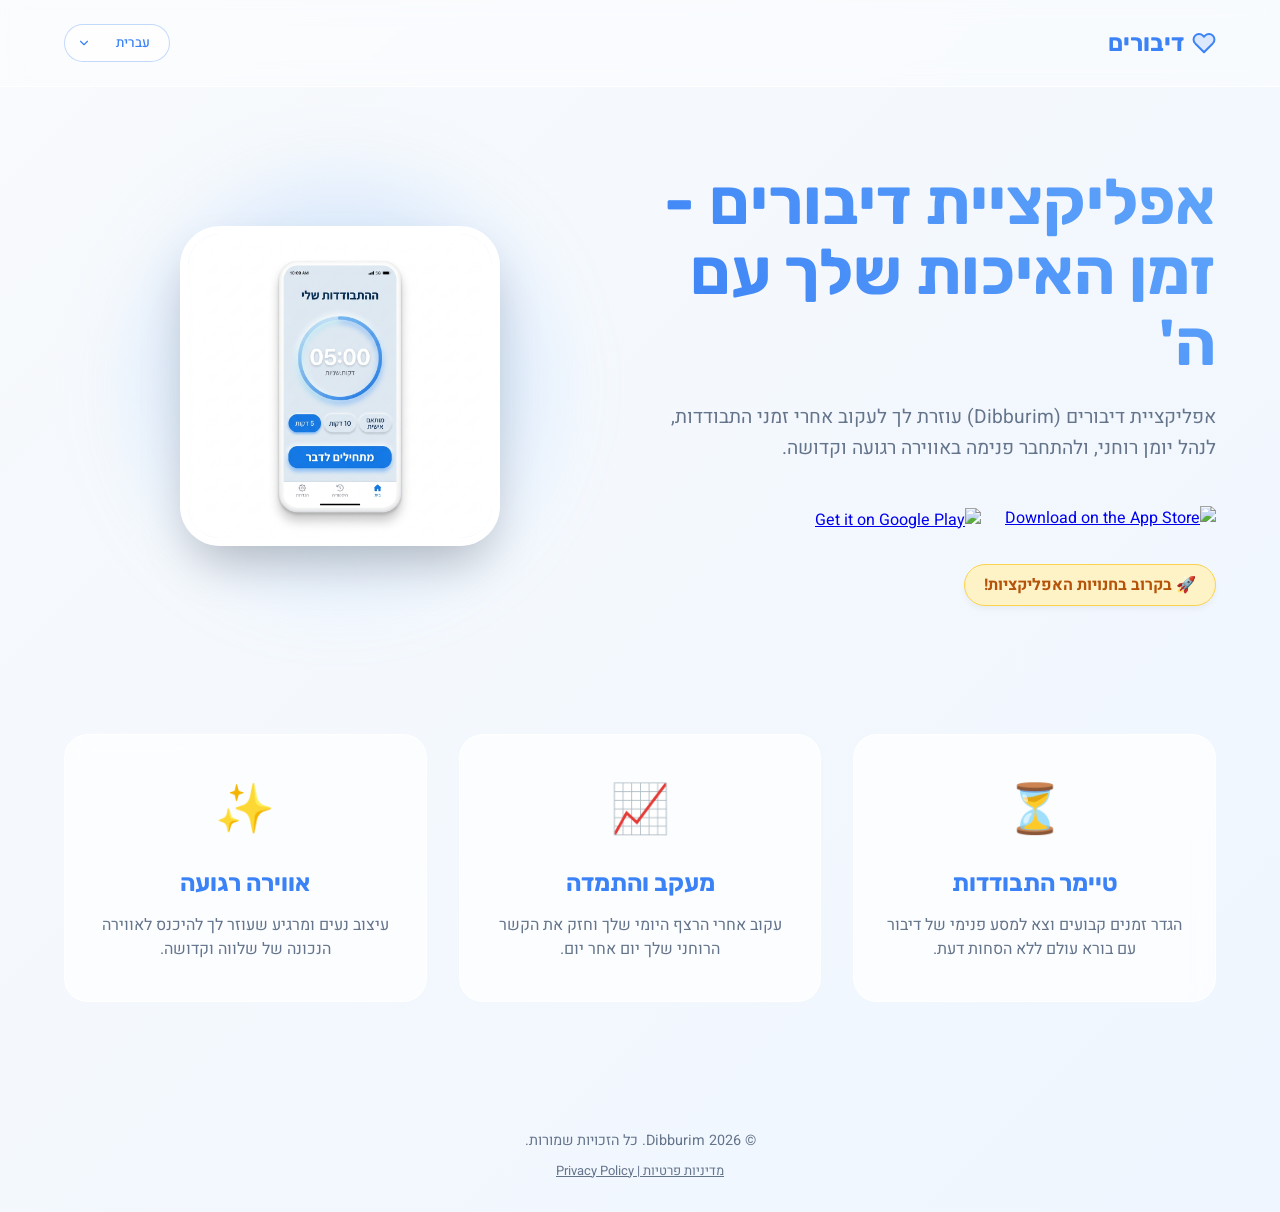
==== index.html @ 3177c8f6 "Update privacy links to /privacy and add to all languages" ====
<!DOCTYPE html>
<html lang="he" dir="rtl">
<head>
    <meta charset="UTF-8">
    <meta name="viewport" content="width=device-width, initial-scale=1.0">
    <meta name="description" content="אפליקציית דיבורים (Dibburim) - האפליקציה המובילה לניהול זמני התבודדות, טיימר מעקב ויומן רוחני. זמן האיכות שלך עם ה'.">
    <meta name="keywords" content="התבודדות, אפליקציית דיבורים, אפליקציה להתבודדות, דיבורים, hitbodedut, dibburim">
    <title>אפליקציית דיבורים | Dibburim - טיימר התבודדות</title>
    <!-- Open Graph for SEO -->
    <meta property="og:title" content="אפליקציית דיבורים | Dibburim - טיימר התבודדות">
    <meta property="og:description" content="אפליקציית דיבורים (Dibburim) עוזרת לך לעקוב אחרי זמני התבודדות ולנהל יומן רוחני באווירה קדושה.">
    <meta property="og:type" content="website">
    <meta property="og:url" content="https://dibburim.com/">
    <link href="https://fonts.googleapis.com/css2?family=Heebo:wght@300;400;600;800&family=Rubik:wght@400;500;700&display=swap" rel="stylesheet">
    <link rel="stylesheet" href="styles.css?v=2">
    <!-- Google tag (gtag.js) -->
    <script async src="https://www.googletagmanager.com/gtag/js?id=G-0BGMREQVD8"></script>
    <script>
      window.dataLayer = window.dataLayer || [];
      function gtag(){dataLayer.push(arguments);}
      gtag('js', new Date());

      gtag('config', 'G-0BGMREQVD8');
    </script>
</head>
<body>
    <nav class="navbar">
        <div class="logo">
            <svg width="24" height="24" viewBox="0 0 24 24" fill="none" stroke="currentColor" stroke-width="2" stroke-linecap="round" stroke-linejoin="round">
                <path d="M20.84 4.61a5.5 5.5 0 0 0-7.78 0L12 5.67l-1.06-1.06a5.5 5.5 0 0 0-7.78 7.78l1.06 1.06L12 21.23l7.78-7.78 1.06-1.06a5.5 5.5 0 0 0 0-7.78z"></path>
            </svg>
            <span id="logo-text">דיבורים</span>
        </div>
        <div class="lang-selector">
            <select id="language-select" aria-label="Select Language">
                <option value="he" selected>עברית</option>
                <option value="en">English</option>
                <option value="fr">Français</option>
                <option value="es">Español</option>
            </select>
        </div>
    </nav>

    <main class="hero">
        <div class="hero-content">
            <h1 id="title">אפליקציית דיבורים - זמן האיכות שלך עם ה'</h1>
            <p id="subtitle">אפליקציית דיבורים (Dibburim) עוזרת לך לעקוב אחרי זמני התבודדות, לנהל יומן רוחני, ולהתחבר פנימה באווירה רגועה וקדושה.</p>
            <div class="badges">
                <a href="#" class="store-badge" aria-label="Download on App Store">
                    <!-- Placeholder using official Apple badge -->
                    <img src="https://developer.apple.com/app-store/marketing/guidelines/images/badge-download-on-the-app-store.svg" alt="Download on the App Store">
                </a>
                <a href="#" class="store-badge" aria-label="Get it on Google Play">
                    <!-- Placeholder using Wikipedia's Google Play badge to bypass auth needed for official site -->
                    <img src="https://upload.wikimedia.org/wikipedia/commons/7/78/Google_Play_Store_badge_EN.svg" alt="Get it on Google Play" style="height: 40px; margin-top: 4px;">
                </a>
            </div>
            <p class="coming-soon" id="coming-soon">🚀 בקרוב בחנויות האפליקציות!</p>
        </div>
        <div class="hero-image">
            <div class="blob"></div>
            <img src="images/app_mockup.png?v=2" alt="Dibburim App UI" class="app-mockup">
        </div>
    </main>

    <section class="features">
        <div class="feature-card">
            <div class="feature-icon">⏳</div>
            <h3 id="feature1-title">טיימר התבודדות</h3>
            <p id="feature1-desc">הגדר זמנים קבועים וצא למסע פנימי של דיבור עם בורא עולם ללא הסחות דעת.</p>
        </div>
        <div class="feature-card">
            <div class="feature-icon">📈</div>
            <h3 id="feature2-title">מעקב והתמדה</h3>
            <p id="feature2-desc">עקוב אחרי הרצף היומי שלך וחזק את הקשר הרוחני שלך יום אחר יום.</p>
        </div>
        <div class="feature-card">
            <div class="feature-icon">✨</div>
            <h3 id="feature3-title">אווירה רגועה</h3>
            <p id="feature3-desc">עיצוב נעים ומרגיע שעוזר לך להיכנס לאווירה הנכונה של שלווה וקדושה.</p>
        </div>
    </section>

    <footer>
        <p>&copy; 2026 Dibburim. <span id="footer-text">כל הזכויות שמורות.</span></p>
        <p style="margin-top: 10px; font-size: 0.9em;"><a href="/privacy" style="color: inherit; text-decoration: underline;">מדיניות פרטיות | Privacy Policy</a></p>
    </footer>

    <script src="script.js?v=2"></script>
</body>
</html>
---- styles.css ----
:root {
    --primary-color: #3B82F6; /* Calming Sky Blue */
    --secondary-color: #93C5FD; /* Soft blue */
    --accent-color: #60A5FA; /* Light accent blue */
    --bg-gradient: linear-gradient(135deg, #F8FAFC 0%, #EFF6FF 100%); /* Clean sky-white gradient */
    --text-main: #1E293B; /* Slate dark text */
    --text-light: #64748B;
    --white-glass: rgba(255, 255, 255, 0.7);
    --white-glass-border: rgba(255, 255, 255, 0.9);
}

* {
    margin: 0;
    padding: 0;
    box-sizing: border-box;
}

body {
    font-family: 'Heebo', sans-serif;
    background: var(--bg-gradient);
    color: var(--text-main);
    min-height: 100vh;
    display: flex;
    flex-direction: column;
    overflow-x: hidden;
    transition: all 0.3s ease;
}

body[dir="ltr"] {
    text-align: left;
}

/* Navbar */
.navbar {
    display: flex;
    justify-content: space-between;
    align-items: center;
    padding: 1.5rem 5%;
    background: rgba(255, 255, 255, 0.4);
    backdrop-filter: blur(10px);
    -webkit-backdrop-filter: blur(10px);
    border-bottom: 1px solid var(--white-glass-border);
    position: sticky;
    top: 0;
    z-index: 100;
}

.logo {
    display: flex;
    align-items: center;
    gap: 0.5rem;
    font-family: 'Rubik', sans-serif;
    font-weight: 700;
    font-size: 1.5rem;
    color: var(--primary-color);
}

.logo svg {
    stroke: var(--primary-color);
    fill: rgba(59, 130, 246, 0.15);
}

#language-select {
    appearance: none;
    -webkit-appearance: none;
    -moz-appearance: none;
    border-radius: 20px;
    border: 1px solid rgba(59, 130, 246, 0.3);
    background-color: rgba(255, 255, 255, 0.7);
    background-image: url("data:image/svg+xml;charset=UTF-8,%3csvg xmlns='http://www.w3.org/2000/svg' viewBox='0 0 24 24' fill='none' stroke='%233B82F6' stroke-width='2' stroke-linecap='round' stroke-linejoin='round'%3e%3cpolyline points='6 9 12 15 18 9'%3e%3c/polyline%3e%3c/svg%3e");
    background-repeat: no-repeat;
    background-size: 14px;
    color: var(--primary-color);
    font-family: inherit;
    font-weight: 500;
    outline: none;
    cursor: pointer;
    transition: all 0.3s;
}

[dir="rtl"] #language-select {
    background-position: left 12px center;
    padding: 0.5rem 1.2rem 0.5rem 2.2rem; /* text right, arrow space left */
}

[dir="ltr"] #language-select {
    background-position: right 12px center;
    padding: 0.5rem 2.2rem 0.5rem 1.2rem; /* text left, arrow space right */
}

#language-select:hover {
    background-color: white;
    border-color: var(--primary-color);
}

/* Hero Section */
.hero {
    display: flex;
    align-items: center;
    justify-content: space-between;
    padding: 5rem 5%;
    flex: 1;
    gap: 3rem;
    animation: fadeIn 1s ease-out;
}

.hero-content {
    flex: 1;
    max-width: 600px;
}

h1 {
    font-family: 'Rubik', sans-serif;
    font-size: 4rem;
    line-height: 1.1;
    margin-bottom: 1.5rem;
    background: -webkit-linear-gradient(45deg, var(--primary-color), var(--accent-color));
    -webkit-background-clip: text;
    -webkit-text-fill-color: transparent;
}

p#subtitle {
    font-size: 1.2rem;
    color: var(--text-light);
    margin-bottom: 2.5rem;
    line-height: 1.6;
}

.badges {
    display: flex;
    gap: 1.5rem;
    margin-bottom: 1rem;
    flex-wrap: wrap;
    align-items: center;
}

.store-badge img {
    height: 48px;
    width: auto;
    transition: transform 0.3s ease;
}

.store-badge:hover img {
    transform: translateY(-3px) scale(1.02);
}

.coming-soon {
    display: inline-block;
    font-size: 1rem;
    color: #B45309; /* Soft amber/gold text */
    background-color: #FEF3C7; /* Soft amber background */
    padding: 0.5rem 1.2rem;
    border-radius: 50px;
    font-weight: 700;
    margin-top: 1rem;
    border: 1px solid #FCD34D;
    box-shadow: 0 4px 6px -1px rgba(0, 0, 0, 0.05);
}

/* Hero Image */
.hero-image {
    flex: 1;
    position: relative;
    display: flex;
    justify-content: center;
    align-items: center;
}

.blob {
    position: absolute;
    width: 400px;
    height: 400px;
    background: linear-gradient(180deg, rgba(96, 165, 250, 0.2) 0%, rgba(147, 197, 253, 0.2) 100%);
    filter: blur(40px);
    border-radius: 50%;
    animation: pulse 6s infinite alternate ease-in-out;
    z-index: -1;
}

.app-mockup {
    max-width: 320px;
    border-radius: 40px;
    box-shadow: 0 25px 50px -12px rgba(0, 0, 0, 0.25);
    border: 8px solid white;
    animation: float 6s ease-in-out infinite;
}

/* Features */
.features {
    display: grid;
    grid-template-columns: repeat(auto-fit, minmax(280px, 1fr));
    gap: 2rem;
    padding: 3rem 5%;
    margin-bottom: 3rem;
}

.feature-card {
    background: var(--white-glass);
    backdrop-filter: blur(10px);
    -webkit-backdrop-filter: blur(10px);
    border: 1px solid var(--white-glass-border);
    border-radius: 24px;
    padding: 2.5rem 2rem;
    text-align: center;
    transition: transform 0.3s ease, box-shadow 0.3s ease;
}

.feature-card:hover {
    transform: translateY(-10px);
    box-shadow: 0 20px 40px -10px rgba(108, 92, 231, 0.15);
}

.feature-icon {
    font-size: 3rem;
    margin-bottom: 1.5rem;
}

.feature-card h3 {
    color: var(--primary-color);
    font-size: 1.5rem;
    margin-bottom: 1rem;
    font-family: 'Rubik', sans-serif;
}

.feature-card p {
    color: var(--text-light);
    line-height: 1.5;
}

/* Footer */
footer {
    text-align: center;
    padding: 2rem;
    color: var(--text-light);
    font-size: 0.9rem;
    margin-top: auto;
}

/* Animations */
@keyframes fadeIn {
    from { opacity: 0; transform: translateY(20px); }
    to { opacity: 1; transform: translateY(0); }
}

@keyframes float {
    0% { transform: translateY(0px); }
    50% { transform: translateY(-15px); }
    100% { transform: translateY(0px); }
}

@keyframes pulse {
    0% { transform: scale(0.95); opacity: 0.5; }
    100% { transform: scale(1.05); opacity: 0.8; }
}

/* Media Queries */
@media (max-width: 900px) {
    .hero {
        flex-direction: column;
        text-align: center;
        padding-top: 3rem;
    }
    
    h1 { font-size: 3rem; }
    
    .badges {
        justify-content: center;
    }
    
    .app-mockup {
        max-width: 260px;
    }
}
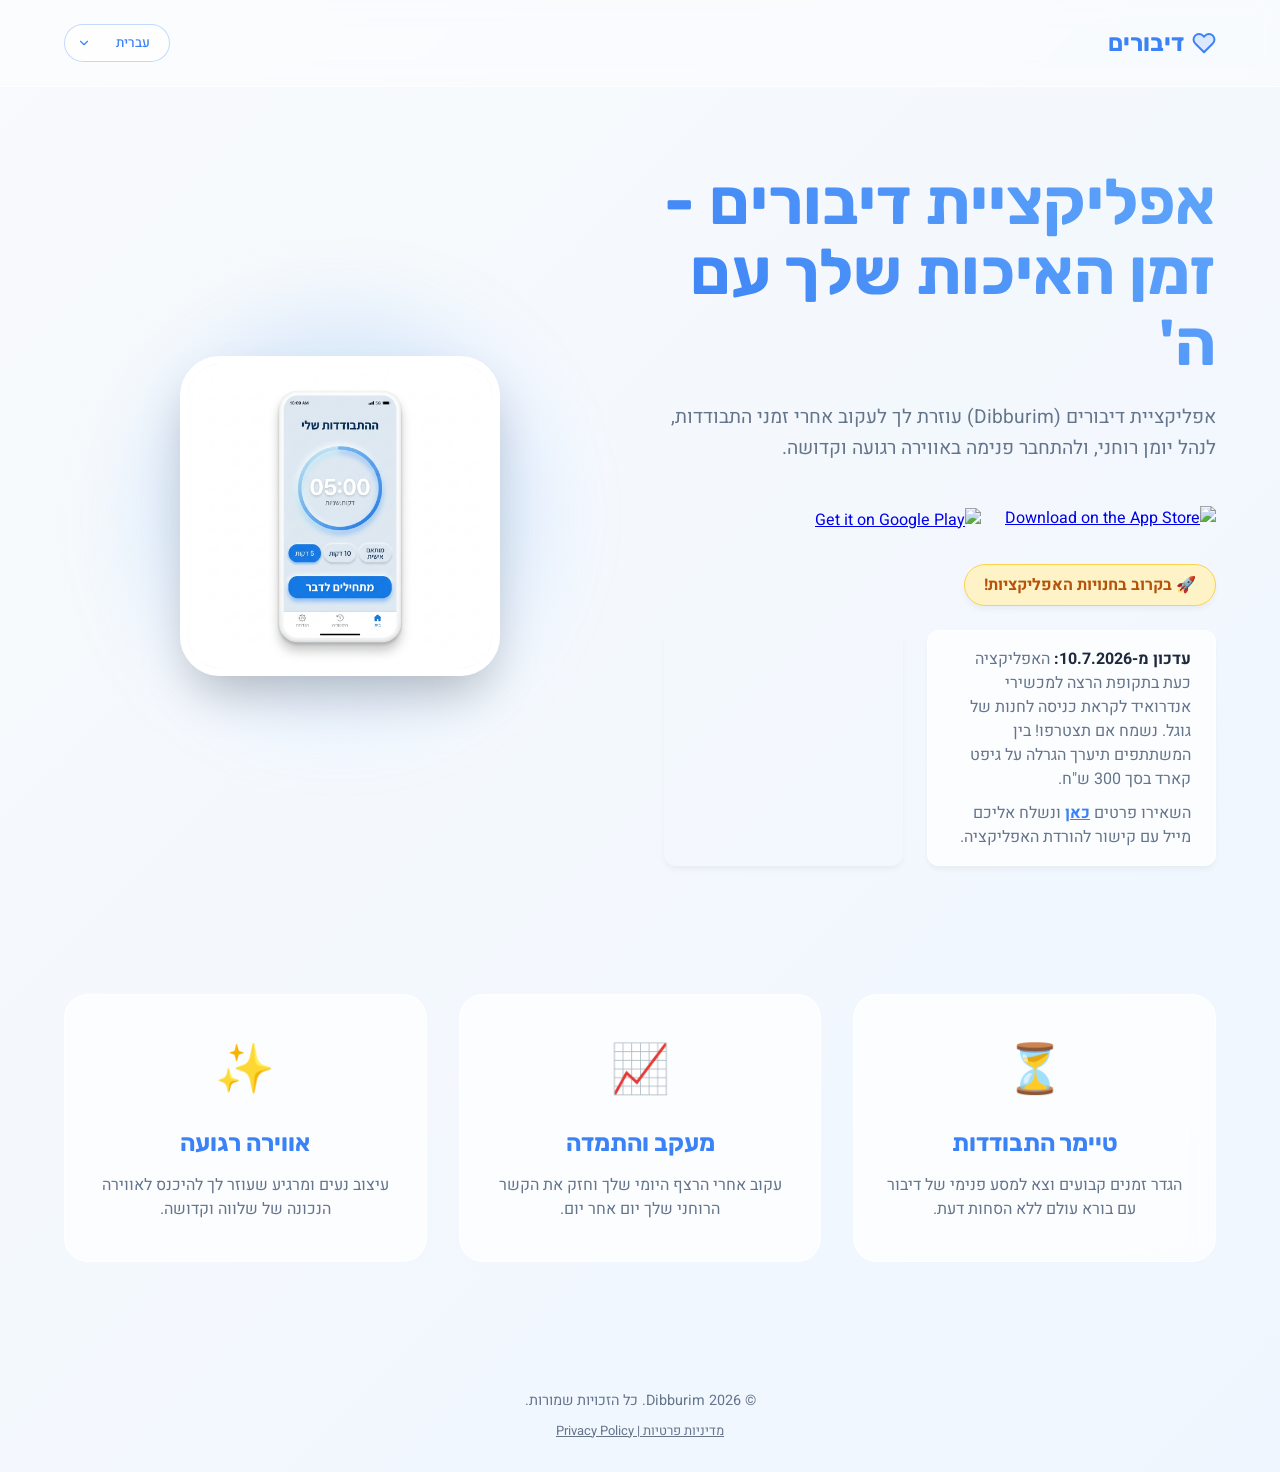
==== commit 4ac675f0: "Add beta testing update note with form link and YouTube video across all languages" ====
--- a/index.html
+++ b/index.html
@@ -56,6 +56,15 @@
                 </a>
             </div>
             <p class="coming-soon" id="coming-soon">🚀 בקרוב בחנויות האפליקציות!</p>
+            <div class="update-section">
+                <div class="update-note">
+                    <p><strong>עדכון מ-10.7.2026:</strong> האפליקציה כעת בתקופת הרצה למכשירי אנדרואיד לקראת כניסה לחנות של גוגל. נשמח אם תצטרפו! בין המשתתפים תיערך הגרלה על גיפט קארד בסך 300 ש"ח.</p>
+                    <p style="margin-top: 10px;">השאירו פרטים <a href="https://forms.gle/yb7Ppx76NxGSTtVA7" target="_blank" style="color: var(--primary-color); font-weight: bold;">כאן</a> ונשלח אליכם מייל עם קישור להורדת האפליקציה.</p>
+                </div>
+                <div class="update-video">
+                    <iframe src="https://www.youtube.com/embed/8qfRy11Ffdo" title="YouTube video player" allow="accelerometer; autoplay; clipboard-write; encrypted-media; gyroscope; picture-in-picture" allowfullscreen></iframe>
+                </div>
+            </div>
         </div>
         <div class="hero-image">
             <div class="blob"></div>
--- a/styles.css
+++ b/styles.css
@@ -155,6 +155,43 @@
     margin-top: 1rem;
     border: 1px solid #FCD34D;
     box-shadow: 0 4px 6px -1px rgba(0, 0, 0, 0.05);
+}
+
+.update-section {
+    display: flex;
+    gap: 1.5rem;
+    align-items: stretch;
+    margin-top: 1.5rem;
+}
+
+.update-note {
+    flex: 1;
+    font-size: 1rem;
+    line-height: 1.5;
+    color: var(--text-light);
+    background: var(--white-glass);
+    padding: 1rem 1.5rem;
+    border-radius: 12px;
+    border: 1px solid var(--white-glass-border);
+    box-shadow: 0 4px 6px -1px rgba(0, 0, 0, 0.05);
+}
+
+.update-note strong {
+    color: var(--text-main);
+}
+
+.update-video {
+    flex: 1;
+    border-radius: 12px;
+    overflow: hidden;
+    box-shadow: 0 4px 6px -1px rgba(0, 0, 0, 0.05);
+    min-height: 200px;
+}
+
+.update-video iframe {
+    width: 100%;
+    height: 100%;
+    border: none;
 }
 
 /* Hero Image */
@@ -270,4 +307,8 @@
     .app-mockup {
         max-width: 260px;
     }
-}
+
+    .update-section {
+        flex-direction: column;
+    }
+}
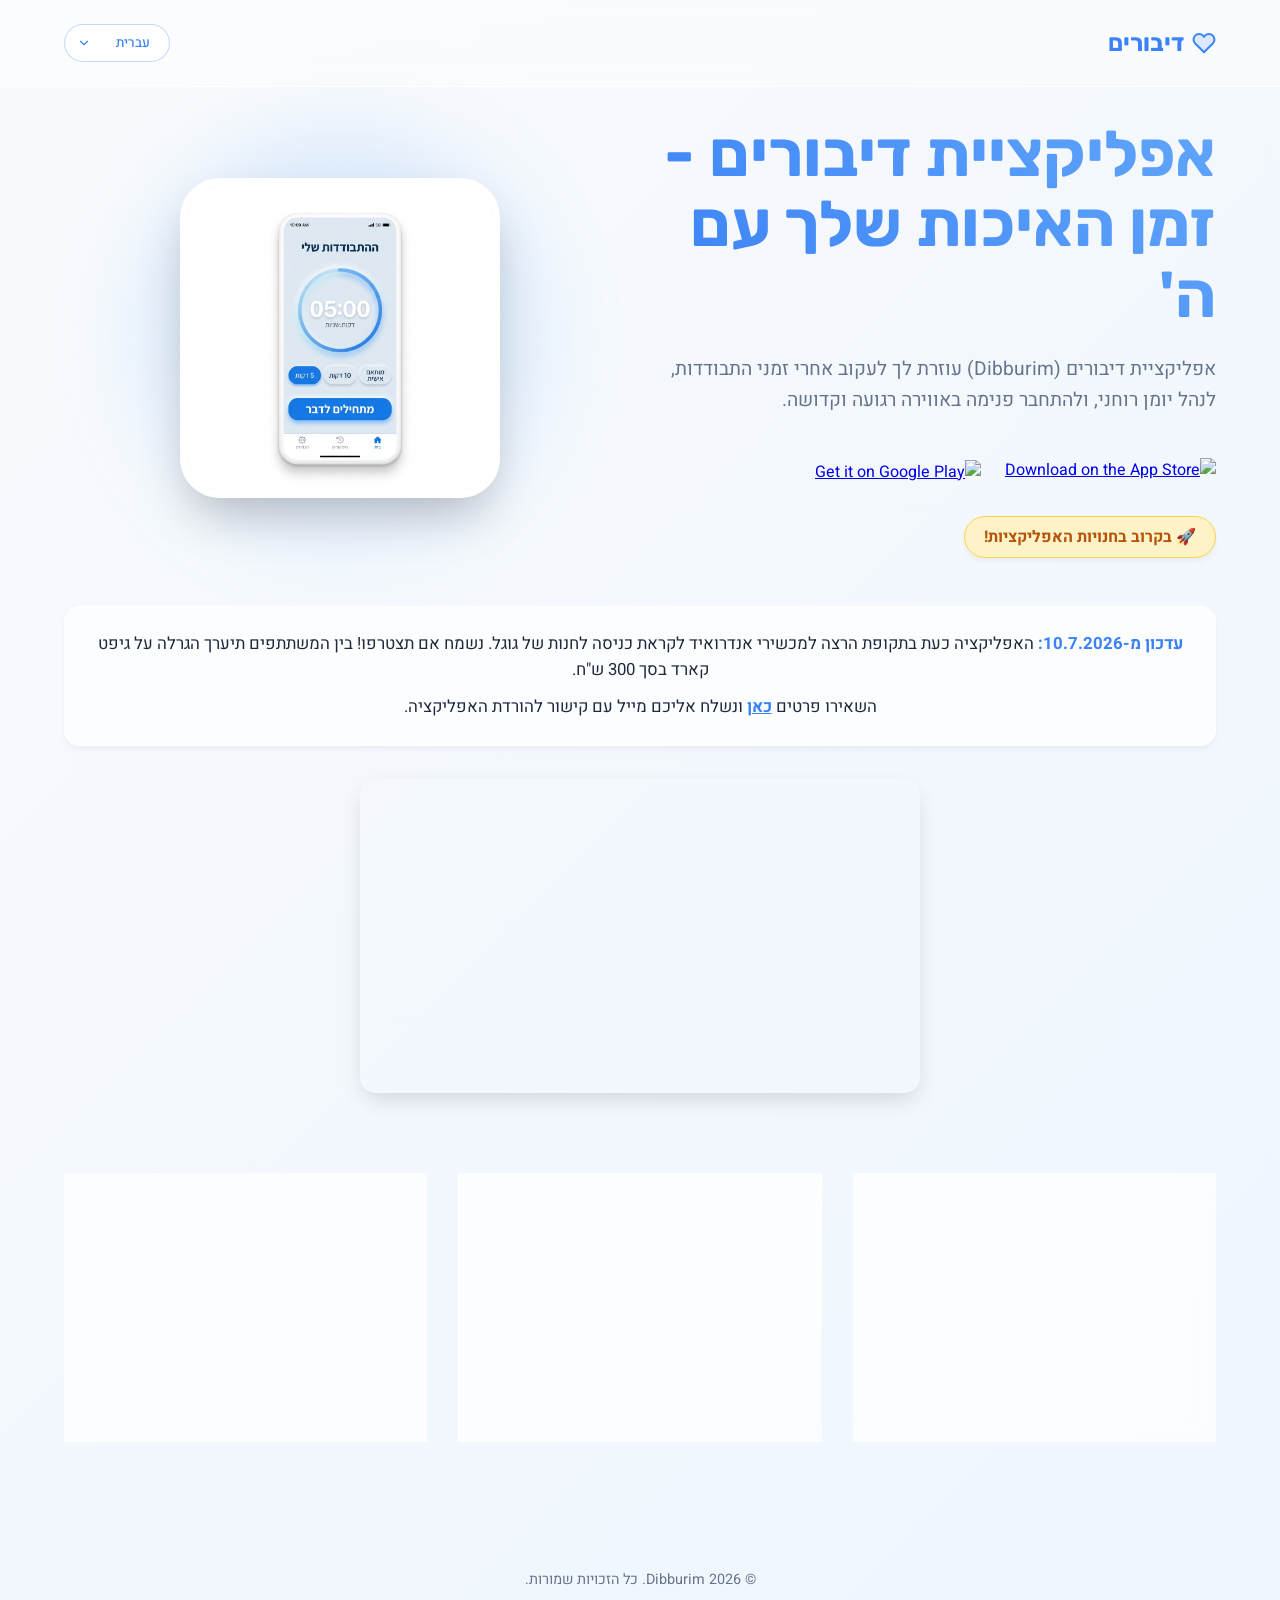
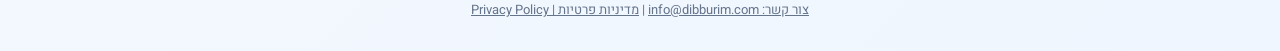
==== commit c3e3c804: "Add contact email to footer across all languages" ====
--- a/index.html
+++ b/index.html
@@ -56,21 +56,22 @@
                 </a>
             </div>
             <p class="coming-soon" id="coming-soon">🚀 בקרוב בחנויות האפליקציות!</p>
-            <div class="update-section">
-                <div class="update-note">
-                    <p><strong>עדכון מ-10.7.2026:</strong> האפליקציה כעת בתקופת הרצה למכשירי אנדרואיד לקראת כניסה לחנות של גוגל. נשמח אם תצטרפו! בין המשתתפים תיערך הגרלה על גיפט קארד בסך 300 ש"ח.</p>
-                    <p style="margin-top: 10px;">השאירו פרטים <a href="https://forms.gle/yb7Ppx76NxGSTtVA7" target="_blank" style="color: var(--primary-color); font-weight: bold;">כאן</a> ונשלח אליכם מייל עם קישור להורדת האפליקציה.</p>
-                </div>
-                <div class="update-video">
-                    <iframe src="https://www.youtube.com/embed/8qfRy11Ffdo" title="YouTube video player" allow="accelerometer; autoplay; clipboard-write; encrypted-media; gyroscope; picture-in-picture" allowfullscreen></iframe>
-                </div>
-            </div>
         </div>
         <div class="hero-image">
             <div class="blob"></div>
             <img src="images/app_mockup.png?v=2" alt="Dibburim App UI" class="app-mockup">
         </div>
     </main>
+
+    <section class="update-section">
+        <div class="update-note">
+            <p><strong>עדכון מ-10.7.2026:</strong> האפליקציה כעת בתקופת הרצה למכשירי אנדרואיד לקראת כניסה לחנות של גוגל. נשמח אם תצטרפו! בין המשתתפים תיערך הגרלה על גיפט קארד בסך 300 ש"ח.</p>
+            <p style="margin-top: 10px;">השאירו פרטים <a href="https://forms.gle/yb7Ppx76NxGSTtVA7" target="_blank" style="color: var(--primary-color); font-weight: bold;">כאן</a> ונשלח אליכם מייל עם קישור להורדת האפליקציה.</p>
+        </div>
+        <div class="update-video">
+            <iframe src="https://www.youtube.com/embed/8qfRy11Ffdo" title="YouTube video player" allow="accelerometer; autoplay; clipboard-write; encrypted-media; gyroscope; picture-in-picture" allowfullscreen></iframe>
+        </div>
+    </section>
 
     <section class="features">
         <div class="feature-card">
@@ -92,7 +93,10 @@
 
     <footer>
         <p>&copy; 2026 Dibburim. <span id="footer-text">כל הזכויות שמורות.</span></p>
-        <p style="margin-top: 10px; font-size: 0.9em;"><a href="/privacy" style="color: inherit; text-decoration: underline;">מדיניות פרטיות | Privacy Policy</a></p>
+        <p style="margin-top: 10px; font-size: 0.9em;">
+            <a href="mailto:info@dibburim.com" style="color: inherit; text-decoration: underline;">צור קשר: info@dibburim.com</a> | 
+            <a href="/privacy" style="color: inherit; text-decoration: underline;">מדיניות פרטיות | Privacy Policy</a>
+        </p>
     </footer>
 
     <script src="script.js?v=2"></script>
--- a/styles.css
+++ b/styles.css
@@ -98,7 +98,7 @@
     display: flex;
     align-items: center;
     justify-content: space-between;
-    padding: 5rem 5%;
+    padding: 2rem 5% 1rem;
     flex: 1;
     gap: 3rem;
     animation: fadeIn 1s ease-out;
@@ -159,33 +159,37 @@
 
 .update-section {
     display: flex;
-    gap: 1.5rem;
-    align-items: stretch;
-    margin-top: 1.5rem;
+    flex-direction: column;
+    gap: 2rem;
+    align-items: center;
+    padding: 2rem 5%;
+    width: 100%;
 }
 
 .update-note {
-    flex: 1;
-    font-size: 1rem;
-    line-height: 1.5;
-    color: var(--text-light);
+    width: 100%;
+    font-size: 1.05rem;
+    line-height: 1.6;
+    color: var(--text-main);
     background: var(--white-glass);
-    padding: 1rem 1.5rem;
-    border-radius: 12px;
+    padding: 1.5rem;
+    border-radius: 16px;
     border: 1px solid var(--white-glass-border);
     box-shadow: 0 4px 6px -1px rgba(0, 0, 0, 0.05);
+    text-align: center;
 }
 
 .update-note strong {
-    color: var(--text-main);
+    color: var(--primary-color);
 }
 
 .update-video {
-    flex: 1;
-    border-radius: 12px;
+    width: 100%;
+    max-width: 560px;
+    aspect-ratio: 16/9;
+    border-radius: 16px;
     overflow: hidden;
-    box-shadow: 0 4px 6px -1px rgba(0, 0, 0, 0.05);
-    min-height: 200px;
+    box-shadow: 0 10px 25px -5px rgba(0, 0, 0, 0.15);
 }
 
 .update-video iframe {
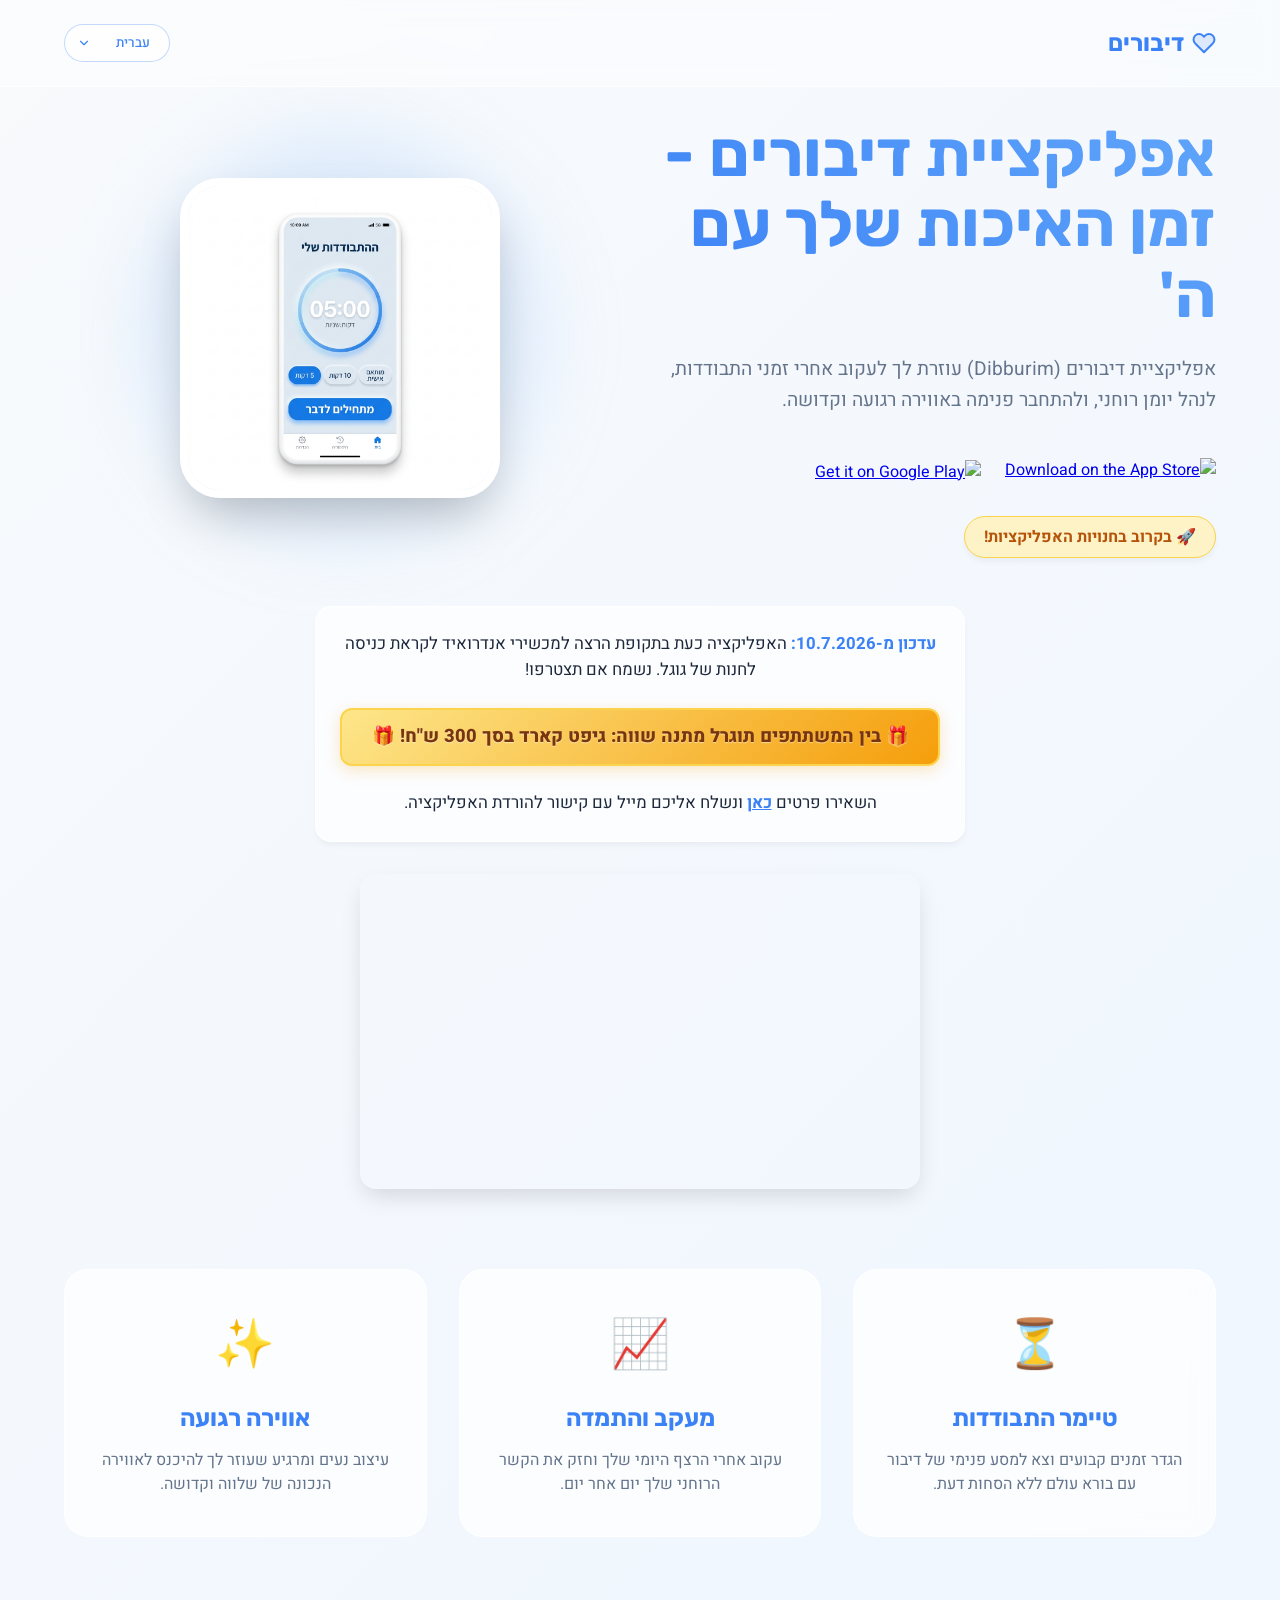
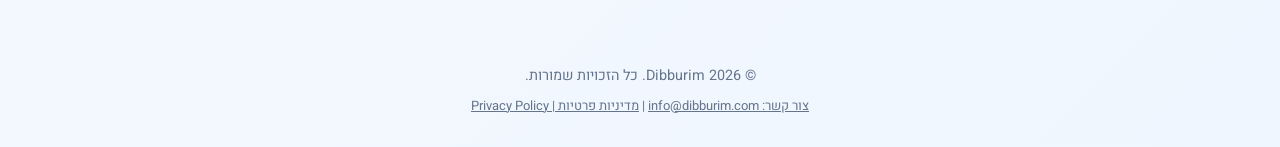
==== commit 716ca3e8: "Update gift card marketing banner and limit note width" ====
--- a/index.html
+++ b/index.html
@@ -65,8 +65,9 @@
 
     <section class="update-section">
         <div class="update-note">
-            <p><strong>עדכון מ-10.7.2026:</strong> האפליקציה כעת בתקופת הרצה למכשירי אנדרואיד לקראת כניסה לחנות של גוגל. נשמח אם תצטרפו! בין המשתתפים תיערך הגרלה על גיפט קארד בסך 300 ש"ח.</p>
-            <p style="margin-top: 10px;">השאירו פרטים <a href="https://forms.gle/yb7Ppx76NxGSTtVA7" target="_blank" style="color: var(--primary-color); font-weight: bold;">כאן</a> ונשלח אליכם מייל עם קישור להורדת האפליקציה.</p>
+            <p><strong>עדכון מ-10.7.2026:</strong> האפליקציה כעת בתקופת הרצה למכשירי אנדרואיד לקראת כניסה לחנות של גוגל. נשמח אם תצטרפו!</p>
+            <div class="gift-card-banner">🎁 בין המשתתפים תוגרל מתנה שווה: גיפט קארד בסך 300 ש"ח! 🎁</div>
+            <p style="margin-top: 5px;">השאירו פרטים <a href="https://forms.gle/yb7Ppx76NxGSTtVA7" target="_blank" style="color: var(--primary-color); font-weight: bold;">כאן</a> ונשלח אליכם מייל עם קישור להורדת האפליקציה.</p>
         </div>
         <div class="update-video">
             <iframe src="https://www.youtube.com/embed/8qfRy11Ffdo" title="YouTube video player" allow="accelerometer; autoplay; clipboard-write; encrypted-media; gyroscope; picture-in-picture" allowfullscreen></iframe>
--- a/styles.css
+++ b/styles.css
@@ -168,6 +168,7 @@
 
 .update-note {
     width: 100%;
+    max-width: 650px;
     font-size: 1.05rem;
     line-height: 1.6;
     color: var(--text-main);
@@ -177,10 +178,31 @@
     border: 1px solid var(--white-glass-border);
     box-shadow: 0 4px 6px -1px rgba(0, 0, 0, 0.05);
     text-align: center;
+    margin: 0 auto;
 }
 
 .update-note strong {
     color: var(--primary-color);
+}
+
+.gift-card-banner {
+    display: block;
+    background: linear-gradient(135deg, #FDE68A 0%, #F59E0B 100%);
+    color: #78350F;
+    padding: 0.75rem 1.5rem;
+    border-radius: 12px;
+    font-weight: 800;
+    font-size: 1.15rem;
+    margin: 1.5rem auto;
+    box-shadow: 0 4px 15px rgba(245, 158, 11, 0.25);
+    border: 2px solid #FCD34D;
+    text-shadow: 0 1px 1px rgba(255, 255, 255, 0.5);
+    transition: transform 0.3s ease, box-shadow 0.3s ease;
+}
+
+.gift-card-banner:hover {
+    transform: translateY(-2px);
+    box-shadow: 0 6px 20px rgba(245, 158, 11, 0.4);
 }
 
 .update-video {
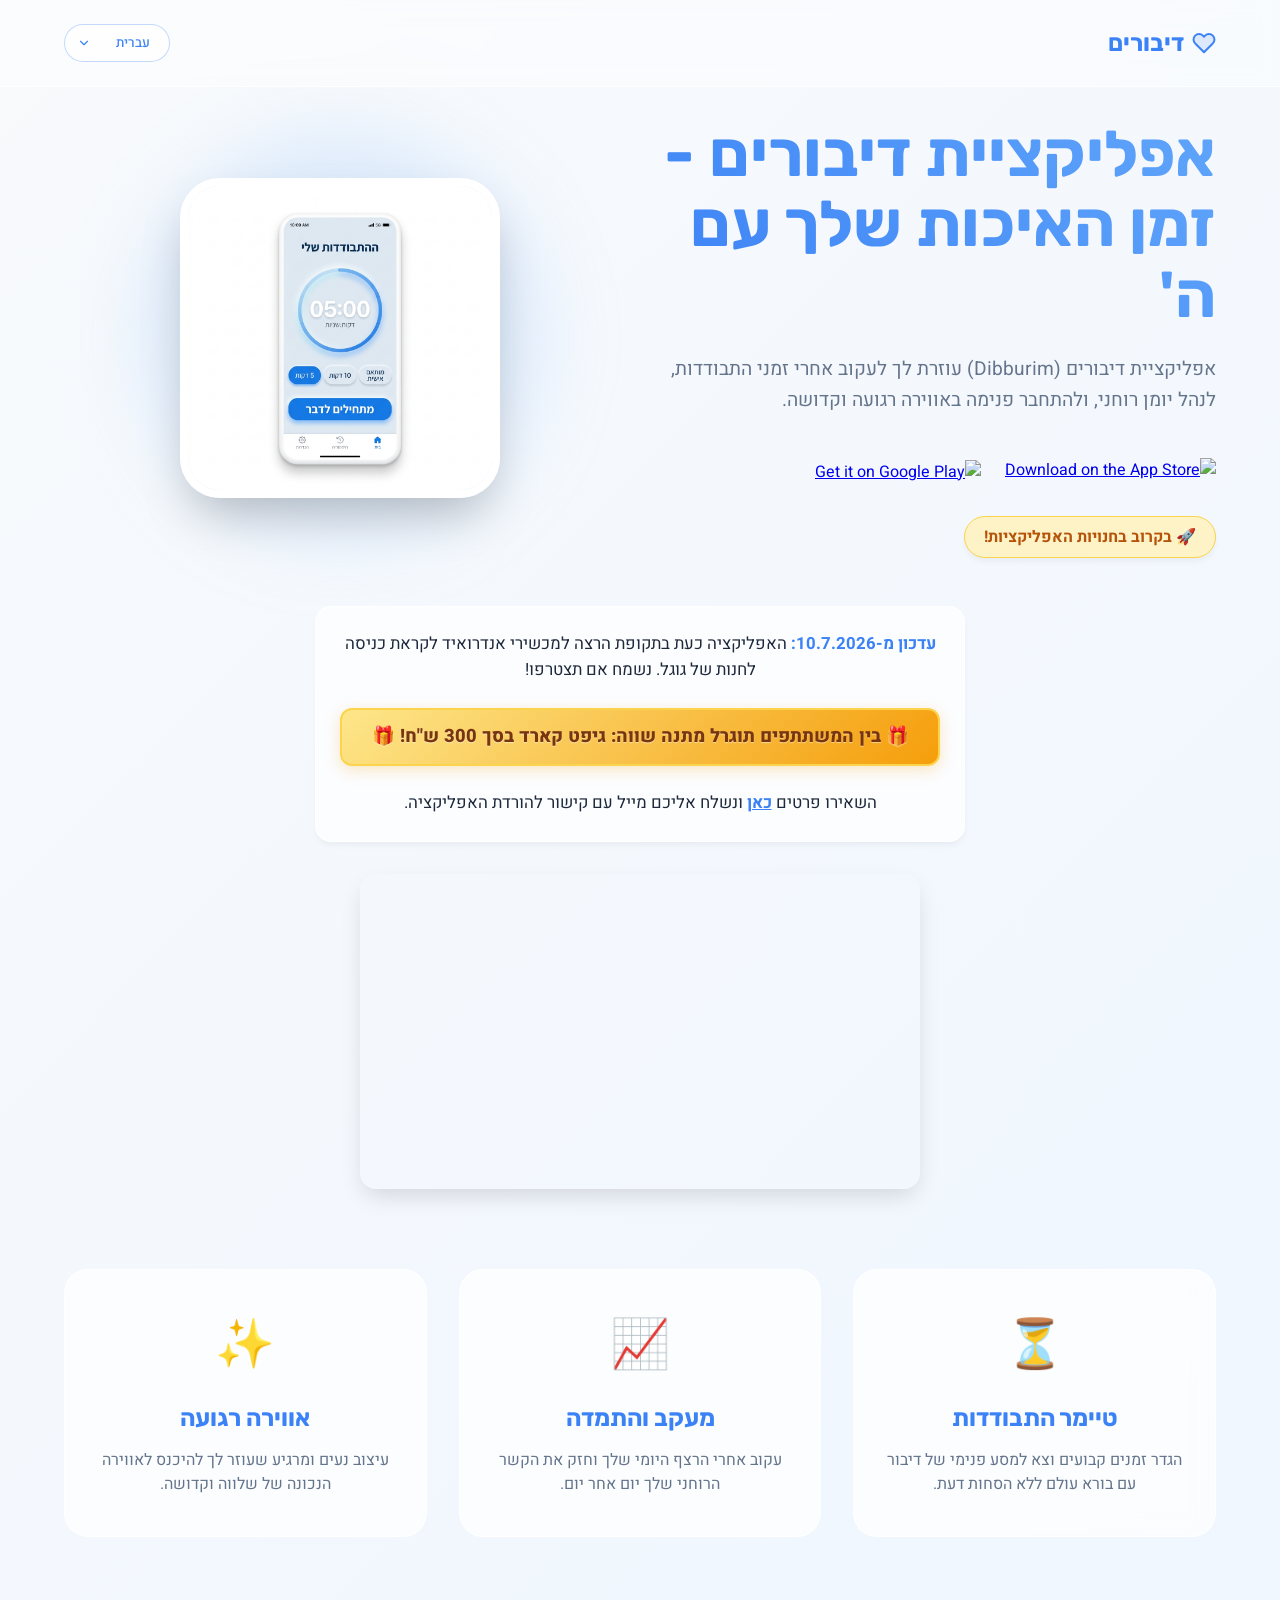
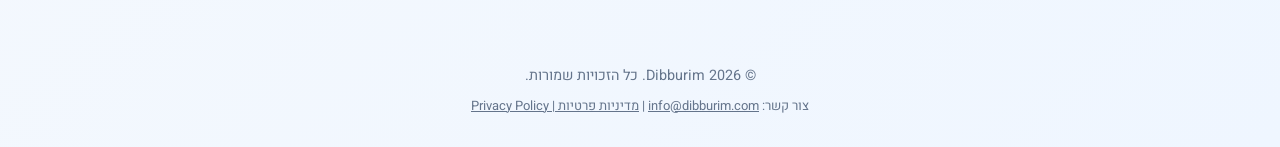
==== commit ba6b1d25: "Make only the email address linkable in the footer contact section" ====
--- a/index.html
+++ b/index.html
@@ -95,7 +95,7 @@
     <footer>
         <p>&copy; 2026 Dibburim. <span id="footer-text">כל הזכויות שמורות.</span></p>
         <p style="margin-top: 10px; font-size: 0.9em;">
-            <a href="mailto:info@dibburim.com" style="color: inherit; text-decoration: underline;">צור קשר: info@dibburim.com</a> | 
+            צור קשר: <a href="mailto:info@dibburim.com" style="color: inherit; text-decoration: underline;">info@dibburim.com</a> | 
             <a href="/privacy" style="color: inherit; text-decoration: underline;">מדיניות פרטיות | Privacy Policy</a>
         </p>
     </footer>
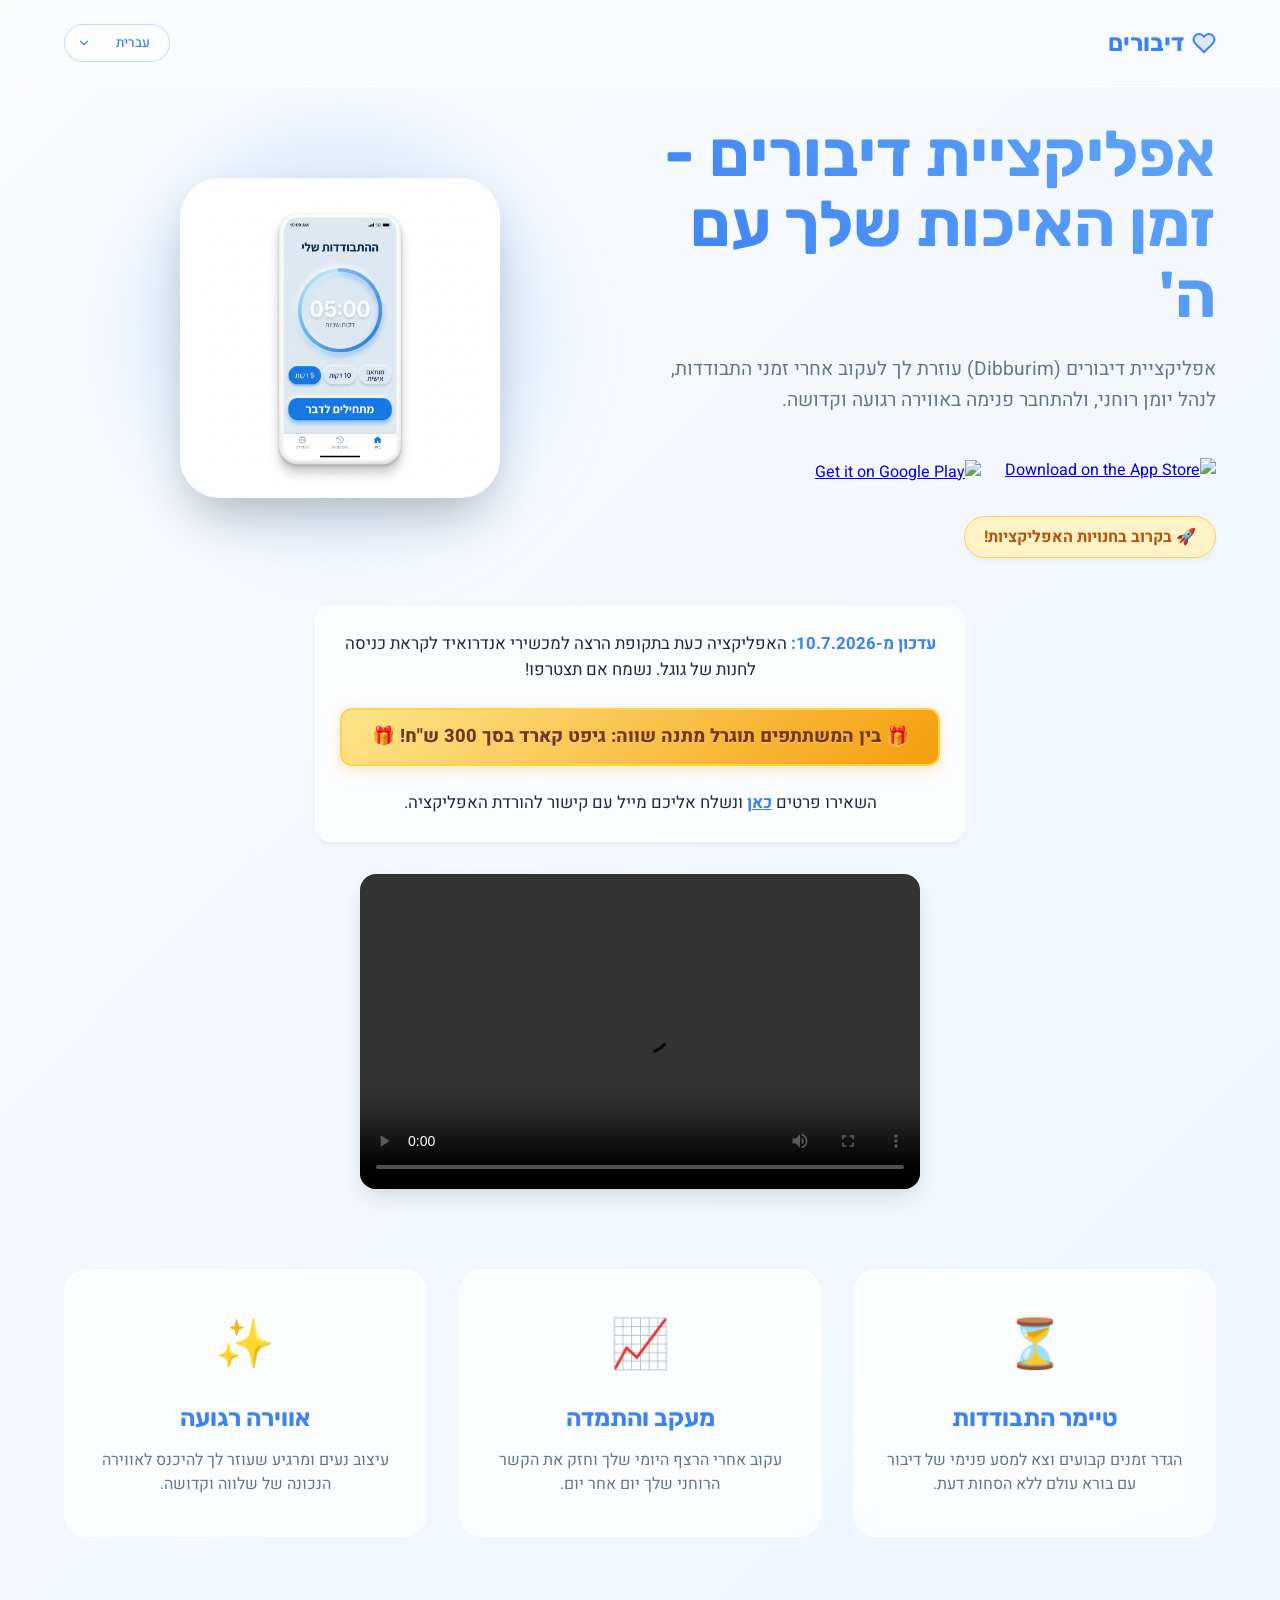
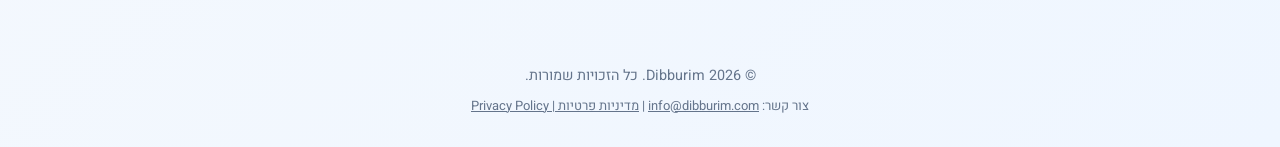
==== commit d440dc70: "Replace YouTube iframe with local video player" ====
--- a/index.html
+++ b/index.html
@@ -70,7 +70,10 @@
             <p style="margin-top: 5px;">השאירו פרטים <a href="https://forms.gle/yb7Ppx76NxGSTtVA7" target="_blank" style="color: var(--primary-color); font-weight: bold;">כאן</a> ונשלח אליכם מייל עם קישור להורדת האפליקציה.</p>
         </div>
         <div class="update-video">
-            <iframe src="https://www.youtube.com/embed/8qfRy11Ffdo" title="YouTube video player" allow="accelerometer; autoplay; clipboard-write; encrypted-media; gyroscope; picture-in-picture" allowfullscreen></iframe>
+            <video controls style="width: 100%; height: 100%; border: none;">
+                <source src="video/promo.mp4" type="video/mp4">
+                הדפדפן שלך אינו תומך בניגון וידאו.
+            </video>
         </div>
     </section>
 
--- a/styles.css
+++ b/styles.css
@@ -7,6 +7,10 @@
     --text-light: #64748B;
     --white-glass: rgba(255, 255, 255, 0.7);
     --white-glass-border: rgba(255, 255, 255, 0.9);
+}
+html, body {
+    max-width: 100%;
+    overflow-x: hidden;
 }
 
 * {
@@ -334,6 +338,17 @@
         max-width: 260px;
     }
 
+    .blob {
+        width: 300px;
+        height: 300px;
+        max-width: 100vw;
+    }
+
+    .gift-card-banner {
+        font-size: 1rem;
+        padding: 0.5rem 1rem;
+    }
+
     .update-section {
         flex-direction: column;
     }
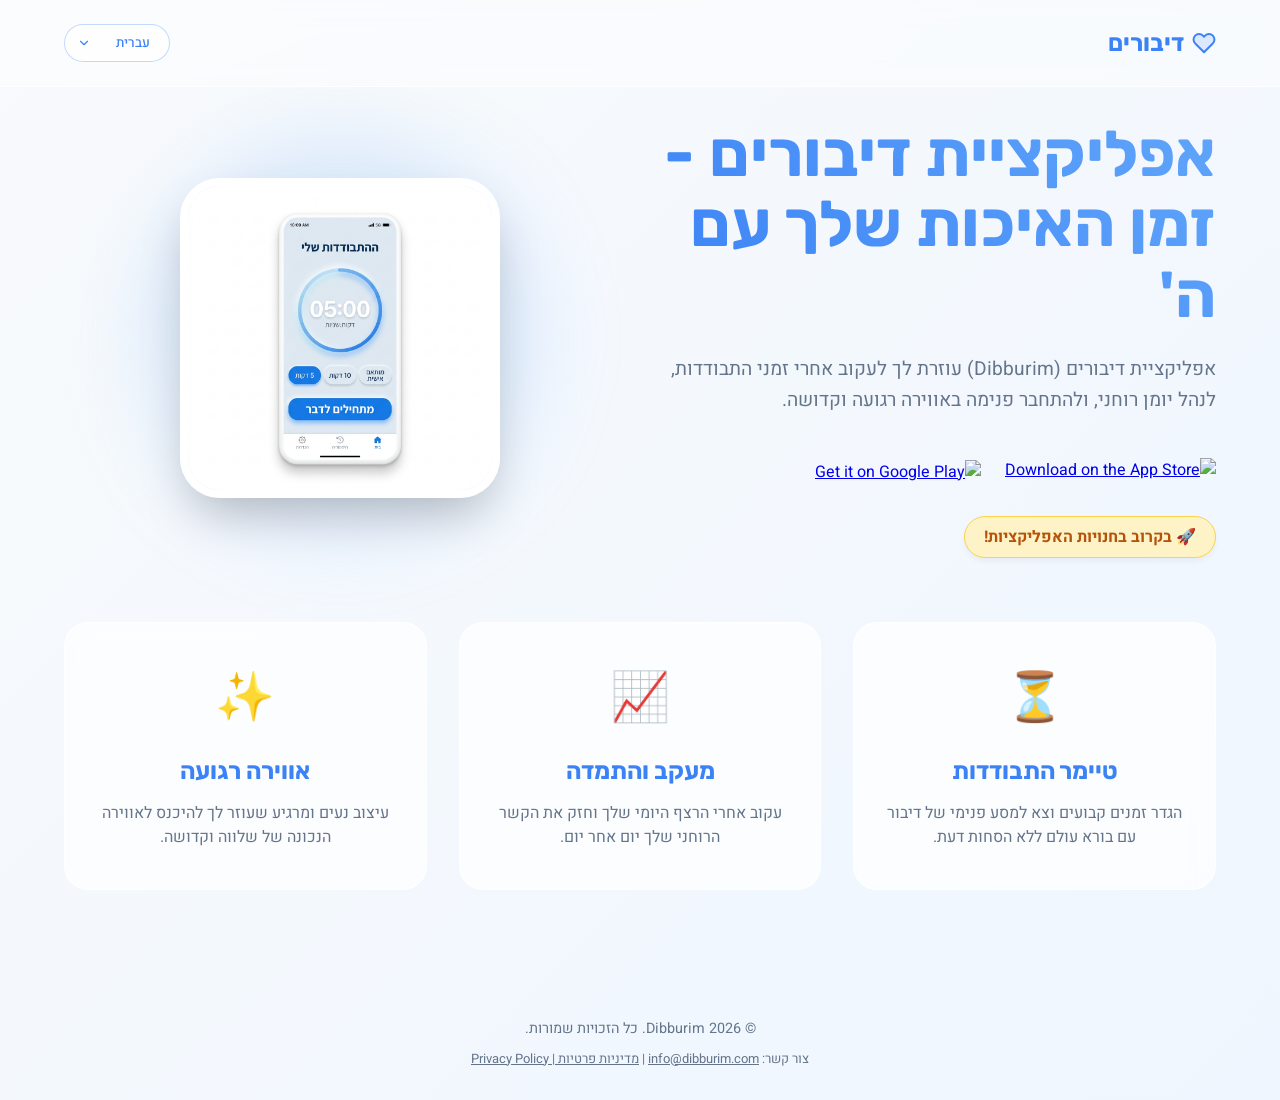
==== commit 63dcb0a1: "Remove testers update section" ====
--- a/index.html
+++ b/index.html
@@ -63,19 +63,7 @@
         </div>
     </main>
 
-    <section class="update-section">
-        <div class="update-note">
-            <p><strong>עדכון מ-10.7.2026:</strong> האפליקציה כעת בתקופת הרצה למכשירי אנדרואיד לקראת כניסה לחנות של גוגל. נשמח אם תצטרפו!</p>
-            <div class="gift-card-banner">🎁 בין המשתתפים תוגרל מתנה שווה: גיפט קארד בסך 300 ש"ח! 🎁</div>
-            <p style="margin-top: 5px;">השאירו פרטים <a href="https://forms.gle/yb7Ppx76NxGSTtVA7" target="_blank" style="color: var(--primary-color); font-weight: bold;">כאן</a> ונשלח אליכם מייל עם קישור להורדת האפליקציה.</p>
-        </div>
-        <div class="update-video">
-            <video controls style="width: 100%; height: 100%; border: none;">
-                <source src="video/promo.mp4" type="video/mp4">
-                הדפדפן שלך אינו תומך בניגון וידאו.
-            </video>
-        </div>
-    </section>
+
 
     <section class="features">
         <div class="feature-card">
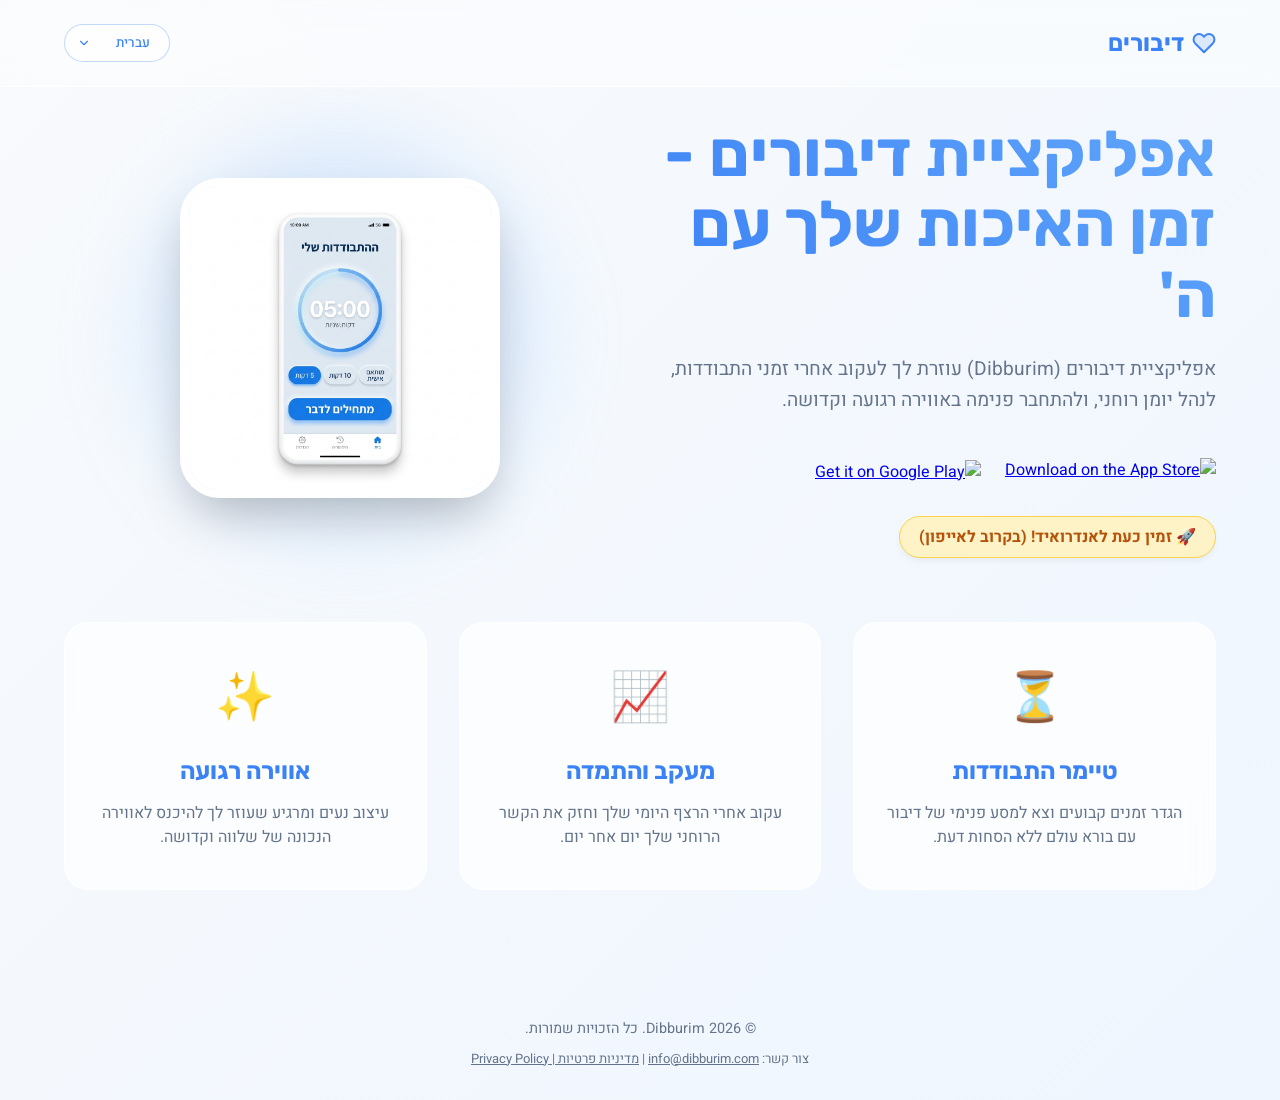
==== commit 77cacb2f: "Update Google Play Store links and coming soon messages" ====
--- a/index.html
+++ b/index.html
@@ -50,12 +50,12 @@
                     <!-- Placeholder using official Apple badge -->
                     <img src="https://developer.apple.com/app-store/marketing/guidelines/images/badge-download-on-the-app-store.svg" alt="Download on the App Store">
                 </a>
-                <a href="#" class="store-badge" aria-label="Get it on Google Play">
+                <a href="https://play.google.com/store/apps/details?id=com.dibburim.dibburim_app" class="store-badge" aria-label="Get it on Google Play" target="_blank">
                     <!-- Placeholder using Wikipedia's Google Play badge to bypass auth needed for official site -->
                     <img src="https://upload.wikimedia.org/wikipedia/commons/7/78/Google_Play_Store_badge_EN.svg" alt="Get it on Google Play" style="height: 40px; margin-top: 4px;">
                 </a>
             </div>
-            <p class="coming-soon" id="coming-soon">🚀 בקרוב בחנויות האפליקציות!</p>
+            <p class="coming-soon" id="coming-soon">🚀 זמין כעת לאנדרואיד! (בקרוב לאייפון)</p>
         </div>
         <div class="hero-image">
             <div class="blob"></div>
